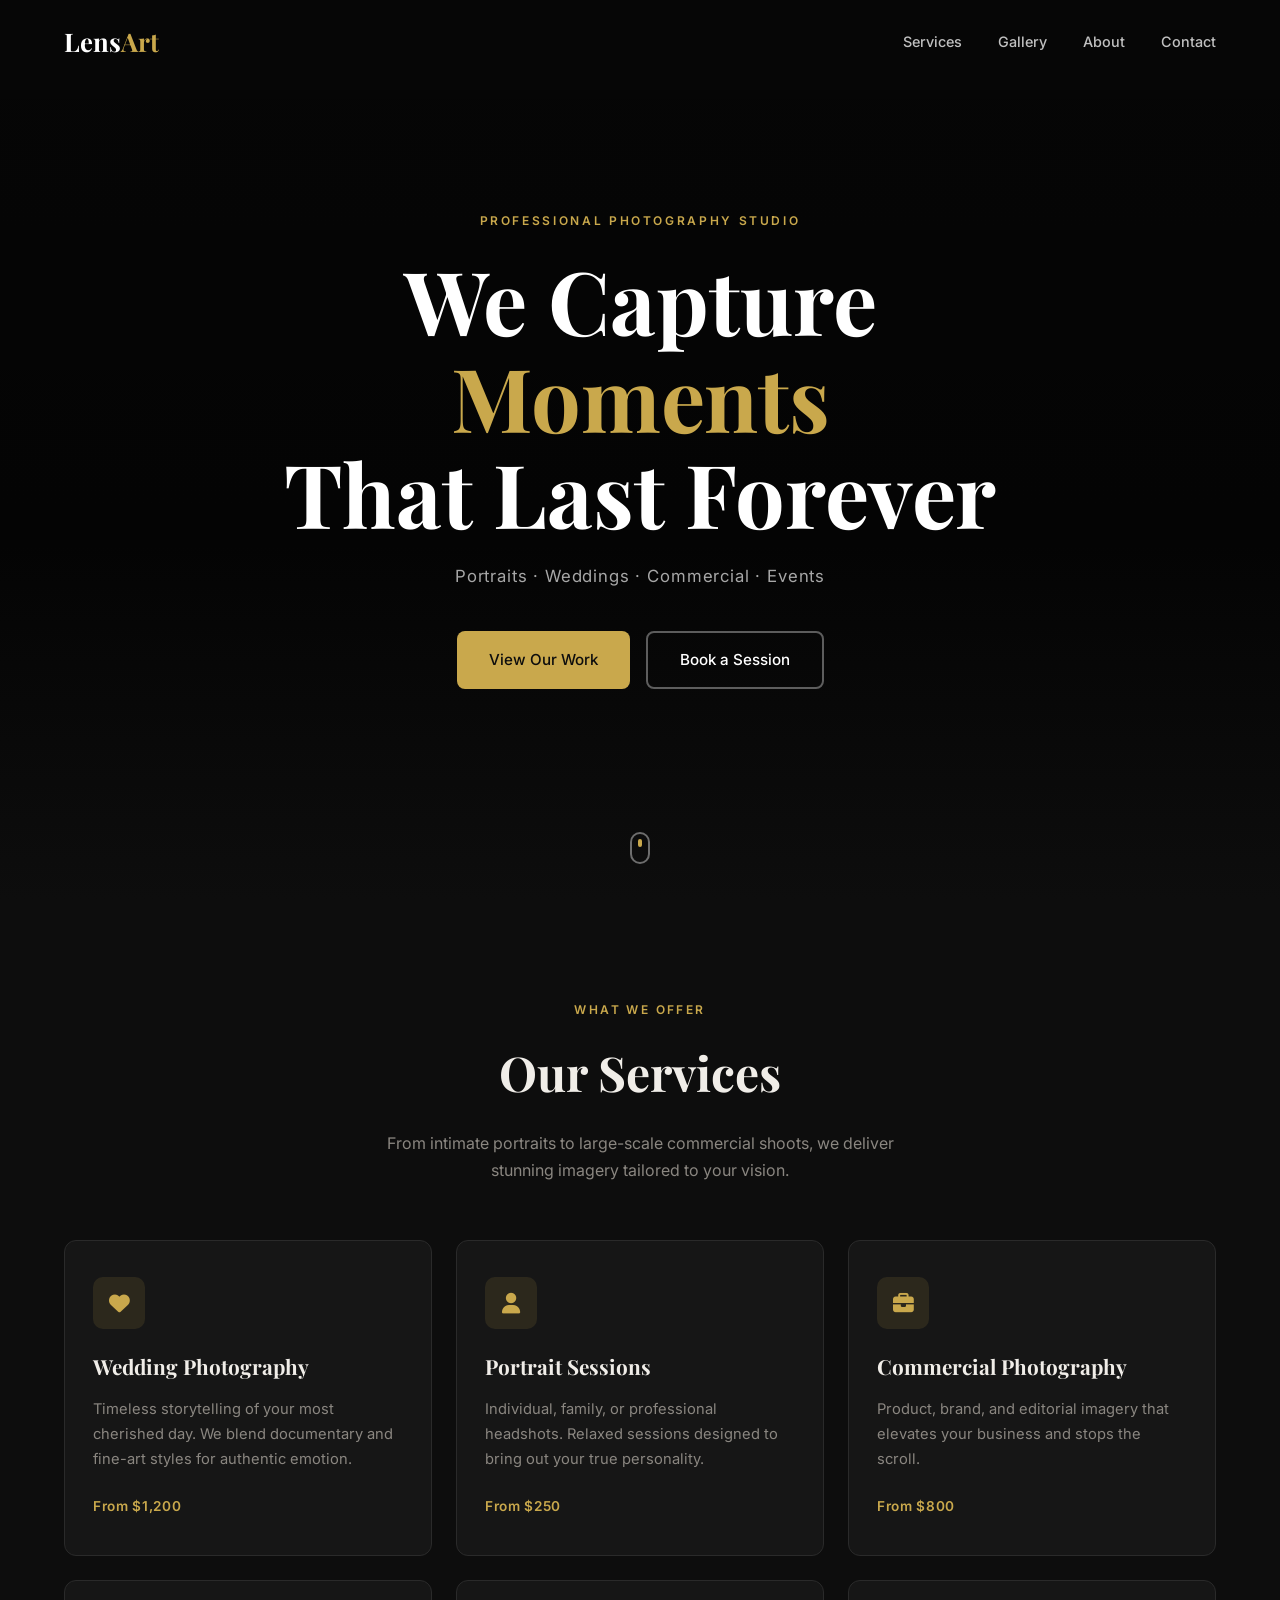
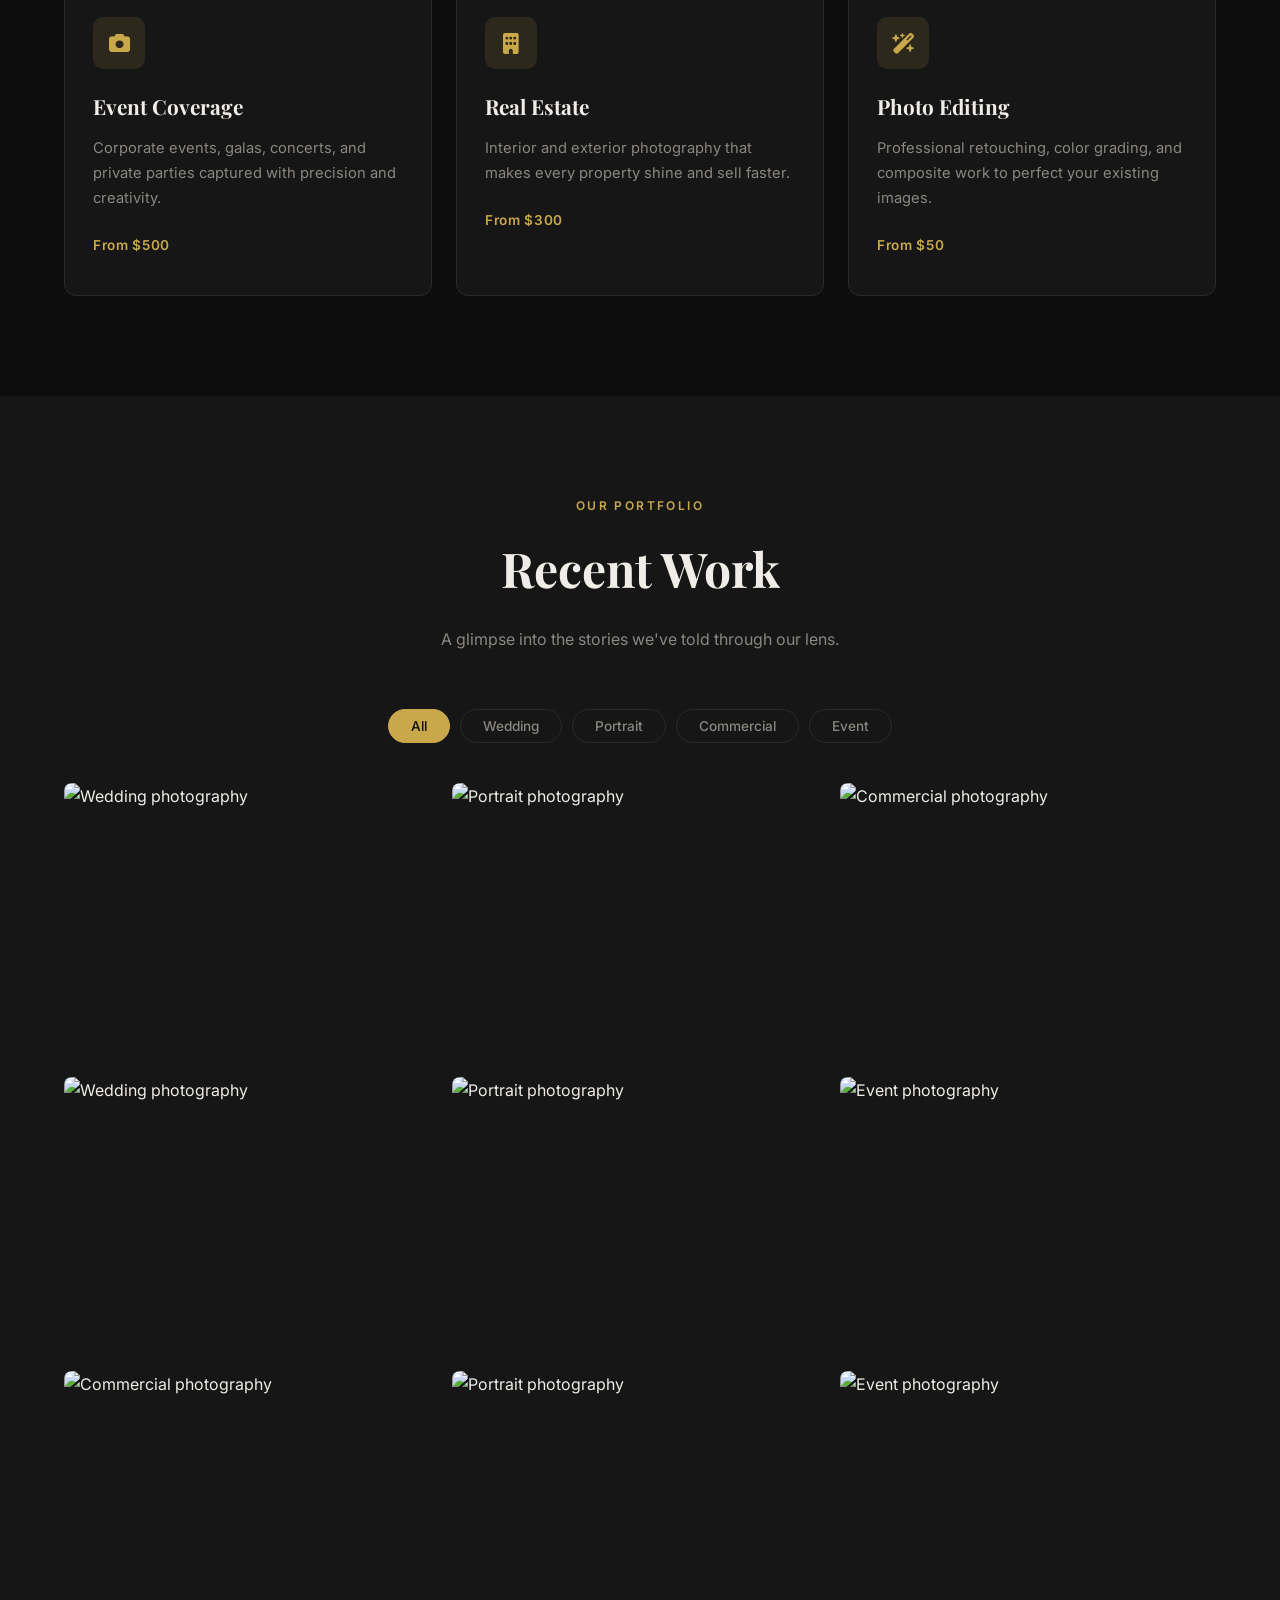
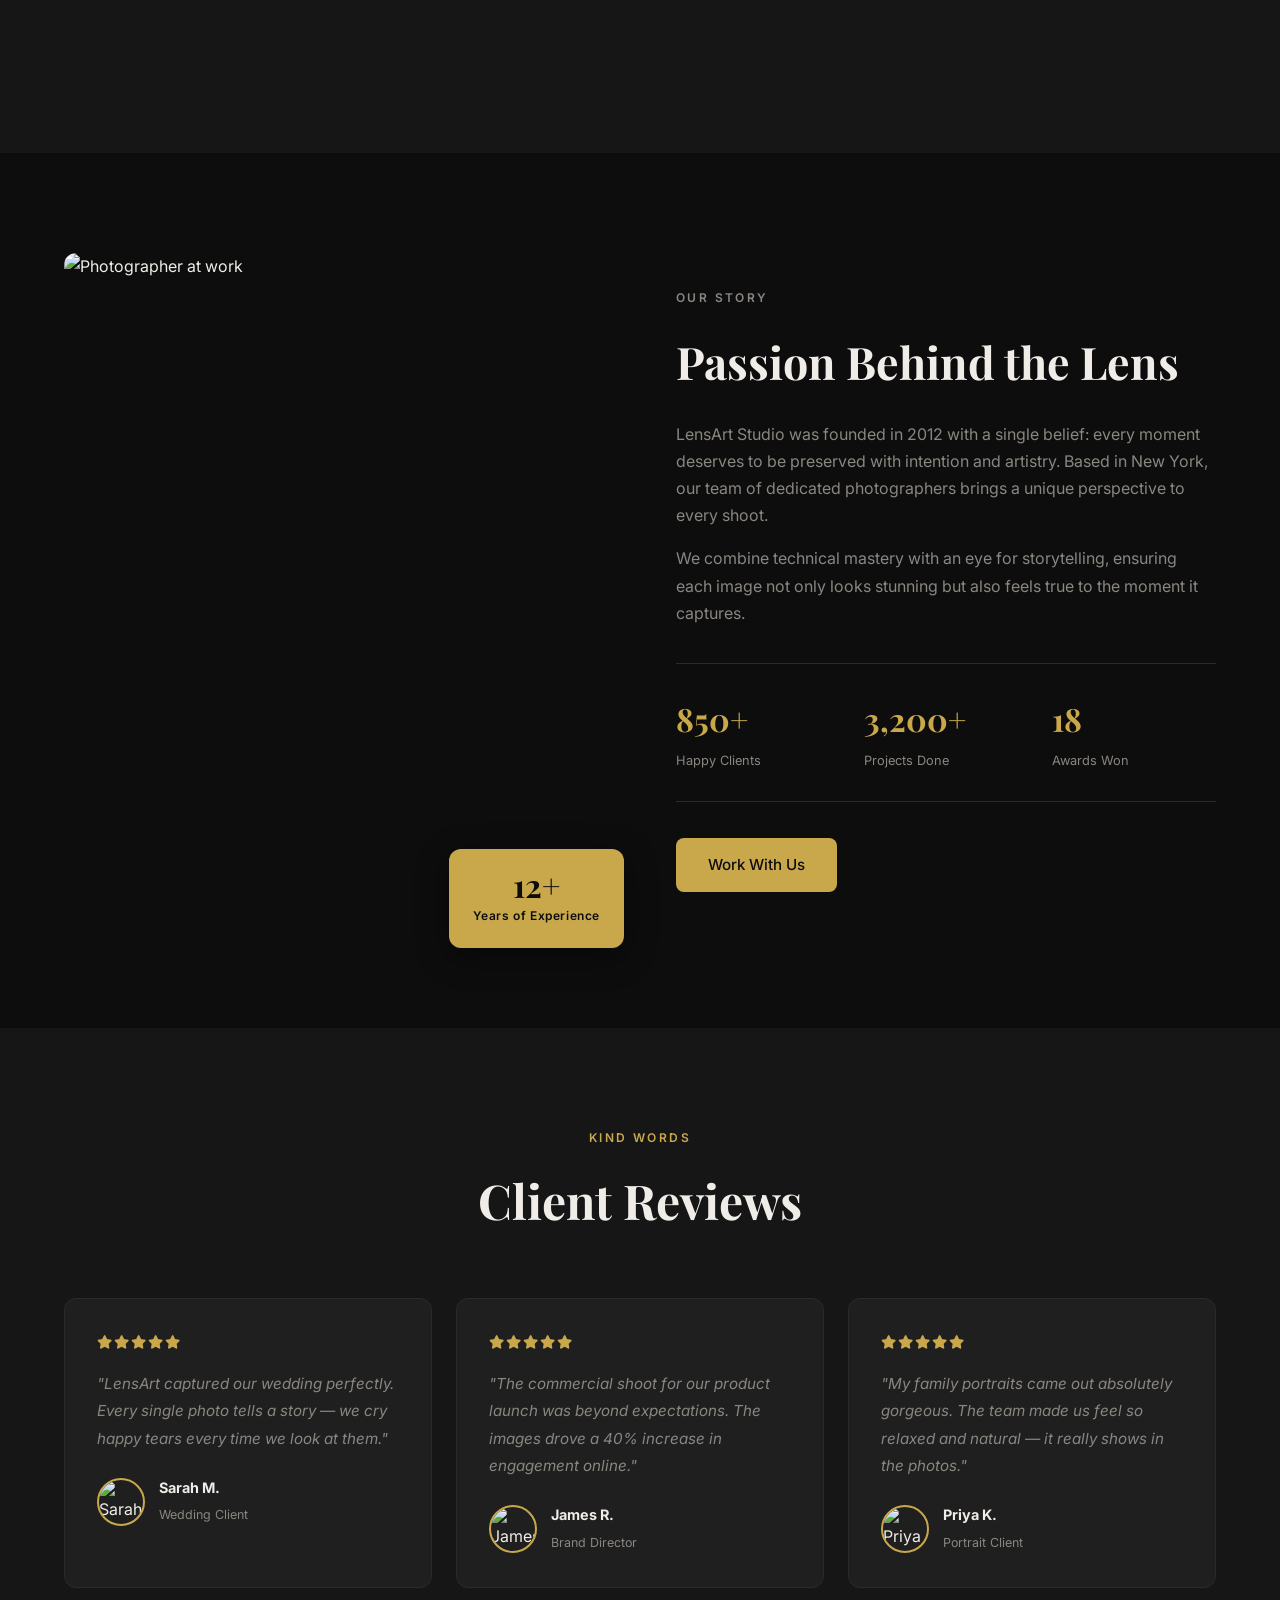
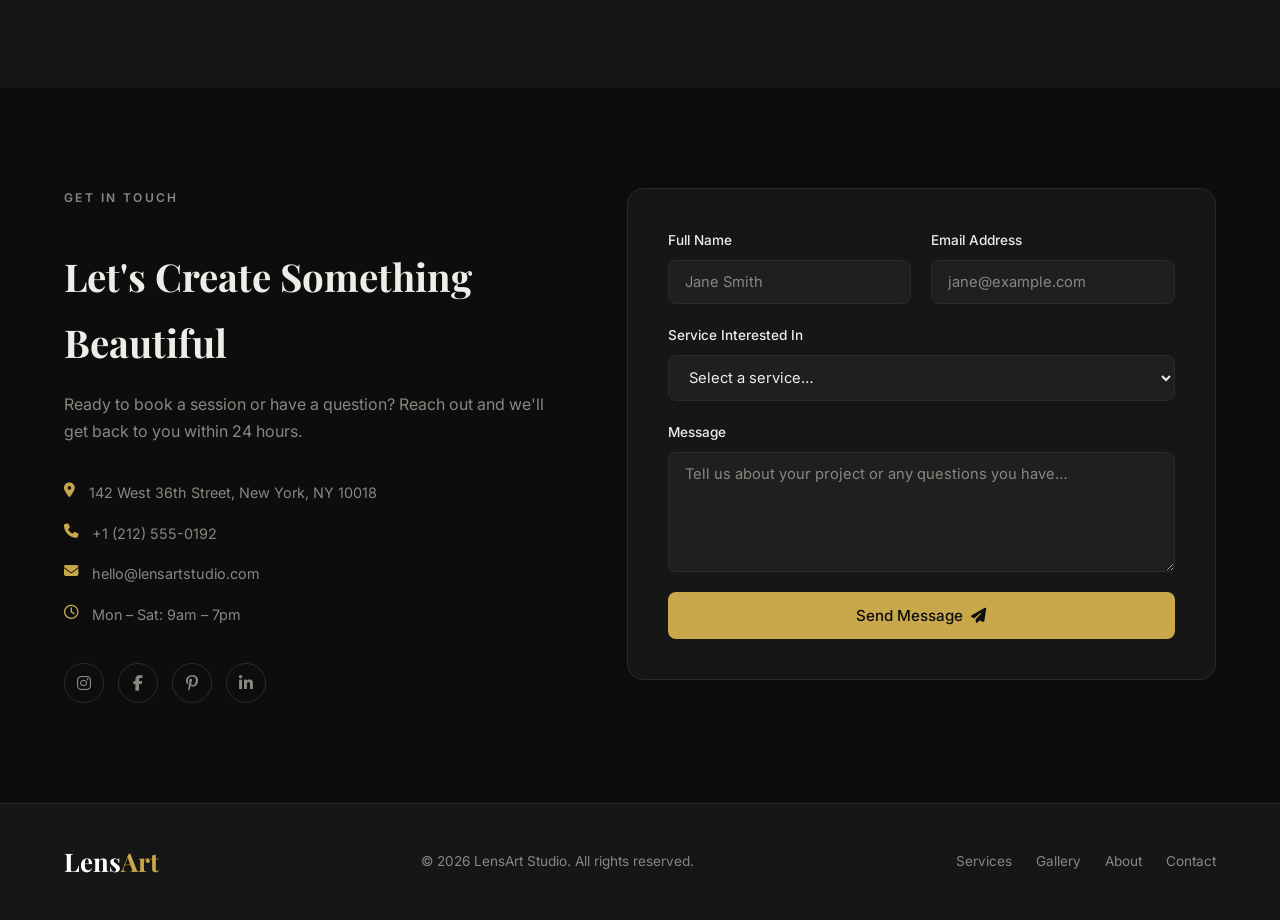
==== index.html @ 088c11c3 "Fix: rename to index.html, style.css, script.js for Vercel compatibility" ====
<!DOCTYPE html>
<html lang="en">
<head>
  <meta charset="UTF-8" />
  <meta name="viewport" content="width=device-width, initial-scale=1.0" />
  <title>LensArt Studio — Photography</title>
  <link rel="stylesheet" href="style.css" />
  <link href="https://fonts.googleapis.com/css2?family=Playfair+Display:wght@400;700&family=Inter:wght@300;400;500;600&display=swap" rel="stylesheet" />
  <link rel="stylesheet" href="https://cdnjs.cloudflare.com/ajax/libs/font-awesome/6.5.0/css/all.min.css" />
</head>
<body>

  <!-- ── NAVBAR ── -->
  <nav id="navbar">
    <div class="nav-container">
      <a href="#hero" class="logo">Lens<span>Art</span></a>
      <ul class="nav-links" id="navLinks">
        <li><a href="#services">Services</a></li>
        <li><a href="#gallery">Gallery</a></li>
        <li><a href="#about">About</a></li>
        <li><a href="#contact">Contact</a></li>
      </ul>
      <button class="hamburger" id="hamburger" aria-label="Toggle menu">
        <span></span><span></span><span></span>
      </button>
    </div>
  </nav>

  <!-- ── HERO ── -->
  <section id="hero">
    <div class="hero-overlay"></div>
    <div class="hero-content">
      <p class="hero-tag">Professional Photography Studio</p>
      <h1>We Capture <span>Moments</span><br>That Last Forever</h1>
      <p class="hero-sub">Portraits · Weddings · Commercial · Events</p>
      <div class="hero-btns">
        <a href="#gallery" class="btn btn-primary">View Our Work</a>
        <a href="#contact" class="btn btn-outline">Book a Session</a>
      </div>
    </div>
    <div class="hero-scroll-indicator">
      <span></span>
    </div>
  </section>

  <!-- ── SERVICES ── -->
  <section id="services">
    <div class="container">
      <div class="section-header">
        <p class="section-tag">What We Offer</p>
        <h2>Our Services</h2>
        <p class="section-sub">From intimate portraits to large-scale commercial shoots, we deliver stunning imagery tailored to your vision.</p>
      </div>
      <div class="services-grid">
        <div class="service-card">
          <div class="service-icon"><i class="fa-solid fa-heart"></i></div>
          <h3>Wedding Photography</h3>
          <p>Timeless storytelling of your most cherished day. We blend documentary and fine-art styles for authentic emotion.</p>
          <span class="service-price">From $1,200</span>
        </div>
        <div class="service-card">
          <div class="service-icon"><i class="fa-solid fa-user"></i></div>
          <h3>Portrait Sessions</h3>
          <p>Individual, family, or professional headshots. Relaxed sessions designed to bring out your true personality.</p>
          <span class="service-price">From $250</span>
        </div>
        <div class="service-card">
          <div class="service-icon"><i class="fa-solid fa-briefcase"></i></div>
          <h3>Commercial Photography</h3>
          <p>Product, brand, and editorial imagery that elevates your business and stops the scroll.</p>
          <span class="service-price">From $800</span>
        </div>
        <div class="service-card">
          <div class="service-icon"><i class="fa-solid fa-camera"></i></div>
          <h3>Event Coverage</h3>
          <p>Corporate events, galas, concerts, and private parties captured with precision and creativity.</p>
          <span class="service-price">From $500</span>
        </div>
        <div class="service-card">
          <div class="service-icon"><i class="fa-solid fa-building"></i></div>
          <h3>Real Estate</h3>
          <p>Interior and exterior photography that makes every property shine and sell faster.</p>
          <span class="service-price">From $300</span>
        </div>
        <div class="service-card">
          <div class="service-icon"><i class="fa-solid fa-wand-magic-sparkles"></i></div>
          <h3>Photo Editing</h3>
          <p>Professional retouching, color grading, and composite work to perfect your existing images.</p>
          <span class="service-price">From $50</span>
        </div>
      </div>
    </div>
  </section>

  <!-- ── GALLERY ── -->
  <section id="gallery">
    <div class="container">
      <div class="section-header">
        <p class="section-tag">Our Portfolio</p>
        <h2>Recent Work</h2>
        <p class="section-sub">A glimpse into the stories we've told through our lens.</p>
      </div>
      <div class="gallery-filters">
        <button class="filter-btn active" data-filter="all">All</button>
        <button class="filter-btn" data-filter="wedding">Wedding</button>
        <button class="filter-btn" data-filter="portrait">Portrait</button>
        <button class="filter-btn" data-filter="commercial">Commercial</button>
        <button class="filter-btn" data-filter="event">Event</button>
      </div>
      <div class="gallery-grid" id="galleryGrid">
        <div class="gallery-item" data-category="wedding">
          <img src="https://images.unsplash.com/photo-1519741497674-611481863552?w=600&q=80" alt="Wedding photography" loading="lazy" />
          <div class="gallery-overlay"><i class="fa-solid fa-magnifying-glass-plus"></i></div>
        </div>
        <div class="gallery-item" data-category="portrait">
          <img src="https://images.unsplash.com/photo-1531746020798-e6953c6e8e04?w=600&q=80" alt="Portrait photography" loading="lazy" />
          <div class="gallery-overlay"><i class="fa-solid fa-magnifying-glass-plus"></i></div>
        </div>
        <div class="gallery-item" data-category="commercial">
          <img src="https://images.unsplash.com/photo-1441986300917-64674bd600d8?w=600&q=80" alt="Commercial photography" loading="lazy" />
          <div class="gallery-overlay"><i class="fa-solid fa-magnifying-glass-plus"></i></div>
        </div>
        <div class="gallery-item" data-category="wedding">
          <img src="https://images.unsplash.com/photo-1606800052052-a08af7148866?w=600&q=80" alt="Wedding photography" loading="lazy" />
          <div class="gallery-overlay"><i class="fa-solid fa-magnifying-glass-plus"></i></div>
        </div>
        <div class="gallery-item" data-category="portrait">
          <img src="https://images.unsplash.com/photo-1507003211169-0a1dd7228f2d?w=600&q=80" alt="Portrait photography" loading="lazy" />
          <div class="gallery-overlay"><i class="fa-solid fa-magnifying-glass-plus"></i></div>
        </div>
        <div class="gallery-item" data-category="event">
          <img src="https://images.unsplash.com/photo-1540575467063-178a50c2df87?w=600&q=80" alt="Event photography" loading="lazy" />
          <div class="gallery-overlay"><i class="fa-solid fa-magnifying-glass-plus"></i></div>
        </div>
        <div class="gallery-item" data-category="commercial">
          <img src="https://images.unsplash.com/photo-1523275335684-37898b6baf30?w=600&q=80" alt="Commercial photography" loading="lazy" />
          <div class="gallery-overlay"><i class="fa-solid fa-magnifying-glass-plus"></i></div>
        </div>
        <div class="gallery-item" data-category="portrait">
          <img src="https://images.unsplash.com/photo-1438761681033-6461ffad8d80?w=600&q=80" alt="Portrait photography" loading="lazy" />
          <div class="gallery-overlay"><i class="fa-solid fa-magnifying-glass-plus"></i></div>
        </div>
        <div class="gallery-item" data-category="event">
          <img src="https://images.unsplash.com/photo-1511795409834-ef04bbd61622?w=600&q=80" alt="Event photography" loading="lazy" />
          <div class="gallery-overlay"><i class="fa-solid fa-magnifying-glass-plus"></i></div>
        </div>
      </div>
    </div>
  </section>

  <!-- ── LIGHTBOX ── -->
  <div id="lightbox" class="lightbox" role="dialog" aria-modal="true" aria-label="Image viewer">
    <button class="lightbox-close" id="lightboxClose" aria-label="Close"><i class="fa-solid fa-xmark"></i></button>
    <button class="lightbox-prev" id="lightboxPrev" aria-label="Previous"><i class="fa-solid fa-chevron-left"></i></button>
    <button class="lightbox-next" id="lightboxNext" aria-label="Next"><i class="fa-solid fa-chevron-right"></i></button>
    <div class="lightbox-content">
      <img id="lightboxImg" src="" alt="Full size image" />
    </div>
  </div>

  <!-- ── ABOUT ── -->
  <section id="about">
    <div class="container about-grid">
      <div class="about-image">
        <img src="https://images.unsplash.com/photo-1552168324-d612d77725e3?w=700&q=80" alt="Photographer at work" />
        <div class="about-badge">
          <span class="badge-number">12+</span>
          <span class="badge-text">Years of Experience</span>
        </div>
      </div>
      <div class="about-text">
        <p class="section-tag">Our Story</p>
        <h2>Passion Behind the Lens</h2>
        <p>LensArt Studio was founded in 2012 with a single belief: every moment deserves to be preserved with intention and artistry. Based in New York, our team of dedicated photographers brings a unique perspective to every shoot.</p>
        <p>We combine technical mastery with an eye for storytelling, ensuring each image not only looks stunning but also feels true to the moment it captures.</p>
        <div class="about-stats">
          <div class="stat">
            <span class="stat-number">850+</span>
            <span class="stat-label">Happy Clients</span>
          </div>
          <div class="stat">
            <span class="stat-number">3,200+</span>
            <span class="stat-label">Projects Done</span>
          </div>
          <div class="stat">
            <span class="stat-number">18</span>
            <span class="stat-label">Awards Won</span>
          </div>
        </div>
        <a href="#contact" class="btn btn-primary">Work With Us</a>
      </div>
    </div>
  </section>

  <!-- ── TESTIMONIALS ── -->
  <section id="testimonials">
    <div class="container">
      <div class="section-header">
        <p class="section-tag">Kind Words</p>
        <h2>Client Reviews</h2>
      </div>
      <div class="testimonials-grid">
        <div class="testimonial-card">
          <div class="stars"><i class="fa-solid fa-star"></i><i class="fa-solid fa-star"></i><i class="fa-solid fa-star"></i><i class="fa-solid fa-star"></i><i class="fa-solid fa-star"></i></div>
          <p>"LensArt captured our wedding perfectly. Every single photo tells a story — we cry happy tears every time we look at them."</p>
          <div class="testimonial-author">
            <img src="https://images.unsplash.com/photo-1494790108377-be9c29b29330?w=80&q=80" alt="Sarah M." />
            <div><strong>Sarah M.</strong><span>Wedding Client</span></div>
          </div>
        </div>
        <div class="testimonial-card">
          <div class="stars"><i class="fa-solid fa-star"></i><i class="fa-solid fa-star"></i><i class="fa-solid fa-star"></i><i class="fa-solid fa-star"></i><i class="fa-solid fa-star"></i></div>
          <p>"The commercial shoot for our product launch was beyond expectations. The images drove a 40% increase in engagement online."</p>
          <div class="testimonial-author">
            <img src="https://images.unsplash.com/photo-1472099645785-5658abf4ff4e?w=80&q=80" alt="James R." />
            <div><strong>James R.</strong><span>Brand Director</span></div>
          </div>
        </div>
        <div class="testimonial-card">
          <div class="stars"><i class="fa-solid fa-star"></i><i class="fa-solid fa-star"></i><i class="fa-solid fa-star"></i><i class="fa-solid fa-star"></i><i class="fa-solid fa-star"></i></div>
          <p>"My family portraits came out absolutely gorgeous. The team made us feel so relaxed and natural — it really shows in the photos."</p>
          <div class="testimonial-author">
            <img src="https://images.unsplash.com/photo-1534528741775-53994a69daeb?w=80&q=80" alt="Priya K." />
            <div><strong>Priya K.</strong><span>Portrait Client</span></div>
          </div>
        </div>
      </div>
    </div>
  </section>

  <!-- ── CONTACT ── -->
  <section id="contact">
    <div class="container contact-grid">
      <div class="contact-info">
        <p class="section-tag">Get In Touch</p>
        <h2>Let's Create Something Beautiful</h2>
        <p>Ready to book a session or have a question? Reach out and we'll get back to you within 24 hours.</p>
        <ul class="contact-details">
          <li><i class="fa-solid fa-location-dot"></i> 142 West 36th Street, New York, NY 10018</li>
          <li><i class="fa-solid fa-phone"></i> +1 (212) 555-0192</li>
          <li><i class="fa-solid fa-envelope"></i> hello@lensartstudio.com</li>
          <li><i class="fa-regular fa-clock"></i> Mon – Sat: 9am – 7pm</li>
        </ul>
        <div class="social-links">
          <a href="#" aria-label="Instagram"><i class="fa-brands fa-instagram"></i></a>
          <a href="#" aria-label="Facebook"><i class="fa-brands fa-facebook-f"></i></a>
          <a href="#" aria-label="Pinterest"><i class="fa-brands fa-pinterest-p"></i></a>
          <a href="#" aria-label="LinkedIn"><i class="fa-brands fa-linkedin-in"></i></a>
        </div>
      </div>
      <form class="contact-form" id="contactForm" novalidate>
        <div class="form-row">
          <div class="form-group">
            <label for="name">Full Name</label>
            <input type="text" id="name" name="name" placeholder="Jane Smith" required />
          </div>
          <div class="form-group">
            <label for="email">Email Address</label>
            <input type="email" id="email" name="email" placeholder="jane@example.com" required />
          </div>
        </div>
        <div class="form-group">
          <label for="service">Service Interested In</label>
          <select id="service" name="service">
            <option value="">Select a service…</option>
            <option value="wedding">Wedding Photography</option>
            <option value="portrait">Portrait Session</option>
            <option value="commercial">Commercial Photography</option>
            <option value="event">Event Coverage</option>
            <option value="realestate">Real Estate</option>
            <option value="editing">Photo Editing</option>
          </select>
        </div>
        <div class="form-group">
          <label for="message">Message</label>
          <textarea id="message" name="message" rows="5" placeholder="Tell us about your project or any questions you have…" required></textarea>
        </div>
        <button type="submit" class="btn btn-primary btn-full">Send Message <i class="fa-solid fa-paper-plane"></i></button>
        <p class="form-success" id="formSuccess">Thanks! We'll be in touch soon.</p>
      </form>
    </div>
  </section>

  <!-- ── FOOTER ── -->
  <footer>
    <div class="container footer-inner">
      <a href="#hero" class="logo">Lens<span>Art</span></a>
      <p>© 2026 LensArt Studio. All rights reserved.</p>
      <div class="footer-links">
        <a href="#services">Services</a>
        <a href="#gallery">Gallery</a>
        <a href="#about">About</a>
        <a href="#contact">Contact</a>
      </div>
    </div>
  </footer>

  <script src="script.js"></script>
</body>
</html>
---- style.css ----
/* ── RESET & BASE ── */
*, *::before, *::after { box-sizing: border-box; margin: 0; padding: 0; }

:root {
  --clr-bg:        #0d0d0d;
  --clr-surface:   #161616;
  --clr-surface2:  #1f1f1f;
  --clr-border:    #2a2a2a;
  --clr-accent:    #c9a84c;
  --clr-accent2:   #e8c96b;
  --clr-text:      #f0ede8;
  --clr-muted:     #8a8680;
  --clr-white:     #ffffff;
  --font-head:     'Playfair Display', Georgia, serif;
  --font-body:     'Inter', system-ui, sans-serif;
  --radius:        8px;
  --shadow:        0 8px 32px rgba(0,0,0,0.45);
  --transition:    0.3s ease;
  --max-w:         1200px;
}

html { scroll-behavior: smooth; font-size: 16px; }

body {
  font-family: var(--font-body);
  background: var(--clr-bg);
  color: var(--clr-text);
  line-height: 1.7;
  overflow-x: hidden;
}

img { display: block; max-width: 100%; }
a { text-decoration: none; color: inherit; }
ul { list-style: none; }
button { cursor: pointer; border: none; background: none; font-family: inherit; }

/* ── SCROLLBAR ── */
::-webkit-scrollbar { width: 6px; }
::-webkit-scrollbar-track { background: var(--clr-bg); }
::-webkit-scrollbar-thumb { background: var(--clr-accent); border-radius: 3px; }

/* ── HELPERS ── */
.container { max-width: var(--max-w); margin: 0 auto; padding: 0 24px; }

.section-tag {
  font-size: 0.75rem;
  font-weight: 600;
  letter-spacing: 0.2em;
  text-transform: uppercase;
  color: var(--clr-accent);
  margin-bottom: 12px;
}

.section-header { text-align: center; margin-bottom: 56px; }
.section-header h2 { font-family: var(--font-head); font-size: clamp(2rem, 4vw, 3rem); margin-bottom: 16px; }
.section-sub { color: var(--clr-muted); max-width: 560px; margin: 0 auto; }

/* ── BUTTONS ── */
.btn {
  display: inline-flex;
  align-items: center;
  gap: 8px;
  padding: 14px 32px;
  border-radius: var(--radius);
  font-size: 0.95rem;
  font-weight: 500;
  transition: var(--transition);
}

.btn-primary {
  background: var(--clr-accent);
  color: #0d0d0d;
}
.btn-primary:hover {
  background: var(--clr-accent2);
  transform: translateY(-2px);
  box-shadow: 0 6px 20px rgba(201,168,76,0.35);
}

.btn-outline {
  border: 2px solid rgba(255,255,255,0.35);
  color: var(--clr-white);
}
.btn-outline:hover {
  border-color: var(--clr-accent);
  color: var(--clr-accent);
  transform: translateY(-2px);
}

.btn-full { width: 100%; justify-content: center; }

/* ── NAVBAR ── */
#navbar {
  position: fixed;
  top: 0; left: 0; right: 0;
  z-index: 1000;
  padding: 20px 0;
  transition: background var(--transition), padding var(--transition), box-shadow var(--transition);
}

#navbar.scrolled {
  background: rgba(13,13,13,0.95);
  backdrop-filter: blur(12px);
  padding: 12px 0;
  box-shadow: 0 2px 24px rgba(0,0,0,0.5);
}

.nav-container {
  max-width: var(--max-w);
  margin: 0 auto;
  padding: 0 24px;
  display: flex;
  align-items: center;
  justify-content: space-between;
}

.logo {
  font-family: var(--font-head);
  font-size: 1.6rem;
  font-weight: 700;
  color: var(--clr-white);
}
.logo span { color: var(--clr-accent); }

.nav-links {
  display: flex;
  gap: 36px;
}
.nav-links a {
  font-size: 0.9rem;
  font-weight: 500;
  color: rgba(255,255,255,0.75);
  transition: color var(--transition);
  position: relative;
}
.nav-links a::after {
  content: '';
  position: absolute;
  bottom: -4px; left: 0; right: 0;
  height: 1px;
  background: var(--clr-accent);
  transform: scaleX(0);
  transition: transform var(--transition);
}
.nav-links a:hover { color: var(--clr-white); }
.nav-links a:hover::after { transform: scaleX(1); }

.hamburger {
  display: none;
  flex-direction: column;
  gap: 5px;
  padding: 4px;
}
.hamburger span {
  display: block;
  width: 24px; height: 2px;
  background: var(--clr-white);
  border-radius: 2px;
  transition: var(--transition);
}
.hamburger.open span:nth-child(1) { transform: translateY(7px) rotate(45deg); }
.hamburger.open span:nth-child(2) { opacity: 0; }
.hamburger.open span:nth-child(3) { transform: translateY(-7px) rotate(-45deg); }

/* ── HERO ── */
#hero {
  position: relative;
  min-height: 100vh;
  display: flex;
  align-items: center;
  justify-content: center;
  text-align: center;
  background: url('https://images.unsplash.com/photo-1452587925148-ce544e77e70d?w=1600&q=85') center/cover no-repeat;
}

.hero-overlay {
  position: absolute;
  inset: 0;
  background: linear-gradient(to bottom, rgba(0,0,0,0.55) 0%, rgba(0,0,0,0.7) 60%, rgba(13,13,13,1) 100%);
}

.hero-content {
  position: relative;
  z-index: 2;
  max-width: 780px;
  padding: 0 24px;
  animation: fadeUp 1s ease both;
}

.hero-tag {
  font-size: 0.75rem;
  font-weight: 600;
  letter-spacing: 0.22em;
  text-transform: uppercase;
  color: var(--clr-accent);
  margin-bottom: 20px;
}

.hero-content h1 {
  font-family: var(--font-head);
  font-size: clamp(2.8rem, 7vw, 5.5rem);
  line-height: 1.1;
  margin-bottom: 20px;
  color: var(--clr-white);
}
.hero-content h1 span { color: var(--clr-accent); }

.hero-sub {
  font-size: 1.05rem;
  color: rgba(255,255,255,0.65);
  letter-spacing: 0.05em;
  margin-bottom: 40px;
}

.hero-btns { display: flex; gap: 16px; justify-content: center; flex-wrap: wrap; }

.hero-scroll-indicator {
  position: absolute;
  bottom: 36px; left: 50%;
  transform: translateX(-50%);
  z-index: 2;
}
.hero-scroll-indicator span {
  display: block;
  width: 20px; height: 32px;
  border: 2px solid rgba(255,255,255,0.4);
  border-radius: 10px;
  position: relative;
}
.hero-scroll-indicator span::before {
  content: '';
  position: absolute;
  top: 5px; left: 50%;
  transform: translateX(-50%);
  width: 4px; height: 8px;
  background: var(--clr-accent);
  border-radius: 2px;
  animation: scrollDot 1.6s ease infinite;
}

/* ── SERVICES ── */
#services {
  padding: 100px 0;
  background: var(--clr-bg);
}

.services-grid {
  display: grid;
  grid-template-columns: repeat(auto-fit, minmax(300px, 1fr));
  gap: 24px;
}

.service-card {
  background: var(--clr-surface);
  border: 1px solid var(--clr-border);
  border-radius: 12px;
  padding: 36px 28px;
  transition: var(--transition);
  position: relative;
  overflow: hidden;
}
.service-card::before {
  content: '';
  position: absolute;
  top: 0; left: 0; right: 0;
  height: 3px;
  background: var(--clr-accent);
  transform: scaleX(0);
  transition: transform var(--transition);
}
.service-card:hover {
  transform: translateY(-6px);
  border-color: var(--clr-accent);
  box-shadow: var(--shadow);
}
.service-card:hover::before { transform: scaleX(1); }

.service-icon {
  width: 52px; height: 52px;
  border-radius: 10px;
  background: rgba(201,168,76,0.12);
  display: flex; align-items: center; justify-content: center;
  font-size: 1.3rem;
  color: var(--clr-accent);
  margin-bottom: 20px;
}

.service-card h3 {
  font-family: var(--font-head);
  font-size: 1.3rem;
  margin-bottom: 12px;
}
.service-card p { color: var(--clr-muted); font-size: 0.92rem; margin-bottom: 20px; }
.service-price {
  font-size: 0.85rem;
  font-weight: 600;
  color: var(--clr-accent);
  letter-spacing: 0.05em;
}

/* ── GALLERY ── */
#gallery {
  padding: 100px 0;
  background: var(--clr-surface);
}

.gallery-filters {
  display: flex;
  gap: 10px;
  justify-content: center;
  flex-wrap: wrap;
  margin-bottom: 40px;
}

.filter-btn {
  padding: 8px 22px;
  border-radius: 100px;
  border: 1px solid var(--clr-border);
  font-size: 0.85rem;
  font-weight: 500;
  color: var(--clr-muted);
  transition: var(--transition);
}
.filter-btn:hover,
.filter-btn.active {
  background: var(--clr-accent);
  border-color: var(--clr-accent);
  color: #0d0d0d;
}

.gallery-grid {
  display: grid;
  grid-template-columns: repeat(3, 1fr);
  gap: 12px;
}

.gallery-item {
  position: relative;
  overflow: hidden;
  border-radius: var(--radius);
  aspect-ratio: 4/3;
  cursor: pointer;
}
.gallery-item img {
  width: 100%; height: 100%;
  object-fit: cover;
  transition: transform 0.5s ease;
}
.gallery-item:hover img { transform: scale(1.06); }

.gallery-overlay {
  position: absolute;
  inset: 0;
  background: rgba(0,0,0,0.45);
  display: flex; align-items: center; justify-content: center;
  font-size: 1.5rem;
  color: var(--clr-white);
  opacity: 0;
  transition: opacity var(--transition);
}
.gallery-item:hover .gallery-overlay { opacity: 1; }

.gallery-item.hidden { display: none; }

/* ── LIGHTBOX ── */
.lightbox {
  position: fixed;
  inset: 0;
  z-index: 2000;
  background: rgba(0,0,0,0.95);
  display: flex; align-items: center; justify-content: center;
  opacity: 0;
  pointer-events: none;
  transition: opacity var(--transition);
}
.lightbox.active { opacity: 1; pointer-events: all; }

.lightbox-content {
  max-width: 90vw;
  max-height: 85vh;
}
.lightbox-content img {
  max-width: 100%;
  max-height: 85vh;
  object-fit: contain;
  border-radius: var(--radius);
  box-shadow: var(--shadow);
}

.lightbox-close,
.lightbox-prev,
.lightbox-next {
  position: absolute;
  color: var(--clr-white);
  font-size: 1.3rem;
  width: 48px; height: 48px;
  border-radius: 50%;
  background: rgba(255,255,255,0.12);
  display: flex; align-items: center; justify-content: center;
  transition: background var(--transition);
}
.lightbox-close:hover,
.lightbox-prev:hover,
.lightbox-next:hover { background: var(--clr-accent); color: #0d0d0d; }

.lightbox-close { top: 24px; right: 24px; }
.lightbox-prev  { left: 24px; top: 50%; transform: translateY(-50%); }
.lightbox-next  { right: 24px; top: 50%; transform: translateY(-50%); }

/* ── ABOUT ── */
#about {
  padding: 100px 0;
  background: var(--clr-bg);
}

.about-grid {
  display: grid;
  grid-template-columns: 1fr 1fr;
  gap: 72px;
  align-items: center;
}

.about-image {
  position: relative;
}
.about-image img {
  width: 100%;
  border-radius: 12px;
  object-fit: cover;
  aspect-ratio: 4/5;
}
.about-badge {
  position: absolute;
  bottom: -20px; right: -20px;
  background: var(--clr-accent);
  color: #0d0d0d;
  padding: 20px 24px;
  border-radius: 12px;
  text-align: center;
  box-shadow: var(--shadow);
}
.badge-number { display: block; font-family: var(--font-head); font-size: 2rem; font-weight: 700; line-height: 1; }
.badge-text { font-size: 0.75rem; font-weight: 600; letter-spacing: 0.05em; }

.about-text h2 {
  font-family: var(--font-head);
  font-size: clamp(2rem, 3.5vw, 2.8rem);
  margin-bottom: 20px;
}
.about-text p { color: var(--clr-muted); margin-bottom: 16px; }

.about-stats {
  display: grid;
  grid-template-columns: repeat(3, 1fr);
  gap: 24px;
  margin: 36px 0;
  padding: 28px 0;
  border-top: 1px solid var(--clr-border);
  border-bottom: 1px solid var(--clr-border);
}
.stat-number {
  display: block;
  font-family: var(--font-head);
  font-size: 2rem;
  font-weight: 700;
  color: var(--clr-accent);
}
.stat-label { font-size: 0.8rem; color: var(--clr-muted); }

/* ── TESTIMONIALS ── */
#testimonials {
  padding: 100px 0;
  background: var(--clr-surface);
}

.testimonials-grid {
  display: grid;
  grid-template-columns: repeat(auto-fit, minmax(300px, 1fr));
  gap: 24px;
}

.testimonial-card {
  background: var(--clr-surface2);
  border: 1px solid var(--clr-border);
  border-radius: 12px;
  padding: 32px;
}

.stars { color: var(--clr-accent); font-size: 0.85rem; letter-spacing: 2px; margin-bottom: 16px; }

.testimonial-card p {
  color: var(--clr-muted);
  font-style: italic;
  font-size: 0.95rem;
  margin-bottom: 24px;
  line-height: 1.8;
}

.testimonial-author {
  display: flex;
  align-items: center;
  gap: 14px;
}
.testimonial-author img {
  width: 48px; height: 48px;
  border-radius: 50%;
  object-fit: cover;
  border: 2px solid var(--clr-accent);
}
.testimonial-author strong { display: block; font-size: 0.9rem; }
.testimonial-author span { font-size: 0.78rem; color: var(--clr-muted); }

/* ── CONTACT ── */
#contact {
  padding: 100px 0;
  background: var(--clr-bg);
}

.contact-grid {
  display: grid;
  grid-template-columns: 1fr 1.2fr;
  gap: 72px;
  align-items: start;
}

.contact-info h2 {
  font-family: var(--font-head);
  font-size: clamp(1.8rem, 3vw, 2.5rem);
  margin-bottom: 16px;
}
.contact-info > p { color: var(--clr-muted); margin-bottom: 36px; }

.contact-details { display: flex; flex-direction: column; gap: 16px; margin-bottom: 36px; }
.contact-details li {
  display: flex;
  align-items: flex-start;
  gap: 14px;
  color: var(--clr-muted);
  font-size: 0.9rem;
}
.contact-details li i { color: var(--clr-accent); margin-top: 2px; flex-shrink: 0; }

.social-links { display: flex; gap: 14px; }
.social-links a {
  width: 40px; height: 40px;
  border-radius: 50%;
  border: 1px solid var(--clr-border);
  display: flex; align-items: center; justify-content: center;
  color: var(--clr-muted);
  transition: var(--transition);
}
.social-links a:hover {
  background: var(--clr-accent);
  border-color: var(--clr-accent);
  color: #0d0d0d;
  transform: translateY(-3px);
}

/* ── FORM ── */
.contact-form {
  background: var(--clr-surface);
  border: 1px solid var(--clr-border);
  border-radius: 16px;
  padding: 40px;
}

.form-row { display: grid; grid-template-columns: 1fr 1fr; gap: 20px; }

.form-group { display: flex; flex-direction: column; gap: 8px; margin-bottom: 20px; }
.form-group label { font-size: 0.85rem; font-weight: 500; color: var(--clr-text); }

.form-group input,
.form-group select,
.form-group textarea {
  background: var(--clr-surface2);
  border: 1px solid var(--clr-border);
  border-radius: var(--radius);
  padding: 12px 16px;
  color: var(--clr-text);
  font-family: inherit;
  font-size: 0.92rem;
  transition: border-color var(--transition);
  outline: none;
  width: 100%;
}
.form-group input::placeholder,
.form-group textarea::placeholder { color: var(--clr-muted); }
.form-group select option { background: var(--clr-surface2); }

.form-group input:focus,
.form-group select:focus,
.form-group textarea:focus { border-color: var(--clr-accent); }

.form-group textarea { resize: vertical; min-height: 120px; }

.form-success {
  display: none;
  margin-top: 14px;
  text-align: center;
  color: #6fcf97;
  font-size: 0.9rem;
}

/* ── FOOTER ── */
footer {
  padding: 36px 0;
  background: var(--clr-surface);
  border-top: 1px solid var(--clr-border);
}
.footer-inner {
  display: flex;
  align-items: center;
  justify-content: space-between;
  flex-wrap: wrap;
  gap: 16px;
}
footer p { color: var(--clr-muted); font-size: 0.85rem; }
.footer-links { display: flex; gap: 24px; }
.footer-links a { font-size: 0.85rem; color: var(--clr-muted); transition: color var(--transition); }
.footer-links a:hover { color: var(--clr-accent); }

/* ── ANIMATIONS ── */
@keyframes fadeUp {
  from { opacity: 0; transform: translateY(28px); }
  to   { opacity: 1; transform: translateY(0); }
}
@keyframes scrollDot {
  0%   { transform: translateX(-50%) translateY(0); opacity: 1; }
  100% { transform: translateX(-50%) translateY(14px); opacity: 0; }
}

.reveal {
  opacity: 0;
  transform: translateY(32px);
  transition: opacity 0.65s ease, transform 0.65s ease;
}
.reveal.visible {
  opacity: 1;
  transform: translateY(0);
}

/* ── RESPONSIVE ── */
@media (max-width: 968px) {
  .about-grid,
  .contact-grid { grid-template-columns: 1fr; gap: 48px; }
  .about-image { max-width: 500px; margin: 0 auto; }
  .about-badge { right: 12px; bottom: -16px; }
  .gallery-grid { grid-template-columns: repeat(2, 1fr); }
}

@media (max-width: 768px) {
  .nav-links {
    position: fixed;
    top: 0; right: -100%;
    width: 75%;
    max-width: 320px;
    height: 100vh;
    background: var(--clr-surface);
    flex-direction: column;
    justify-content: center;
    align-items: center;
    gap: 36px;
    transition: right var(--transition);
    border-left: 1px solid var(--clr-border);
    z-index: 999;
  }
  .nav-links.open { right: 0; }
  .nav-links a { font-size: 1.1rem; }
  .hamburger { display: flex; z-index: 1001; }

  .form-row { grid-template-columns: 1fr; }
  .contact-form { padding: 28px 20px; }

  .about-stats { grid-template-columns: repeat(3, 1fr); gap: 12px; }
}

@media (max-width: 540px) {
  .gallery-grid { grid-template-columns: 1fr; }
  .footer-inner { flex-direction: column; text-align: center; }
  .lightbox-prev { left: 12px; }
  .lightbox-next { right: 12px; }
}
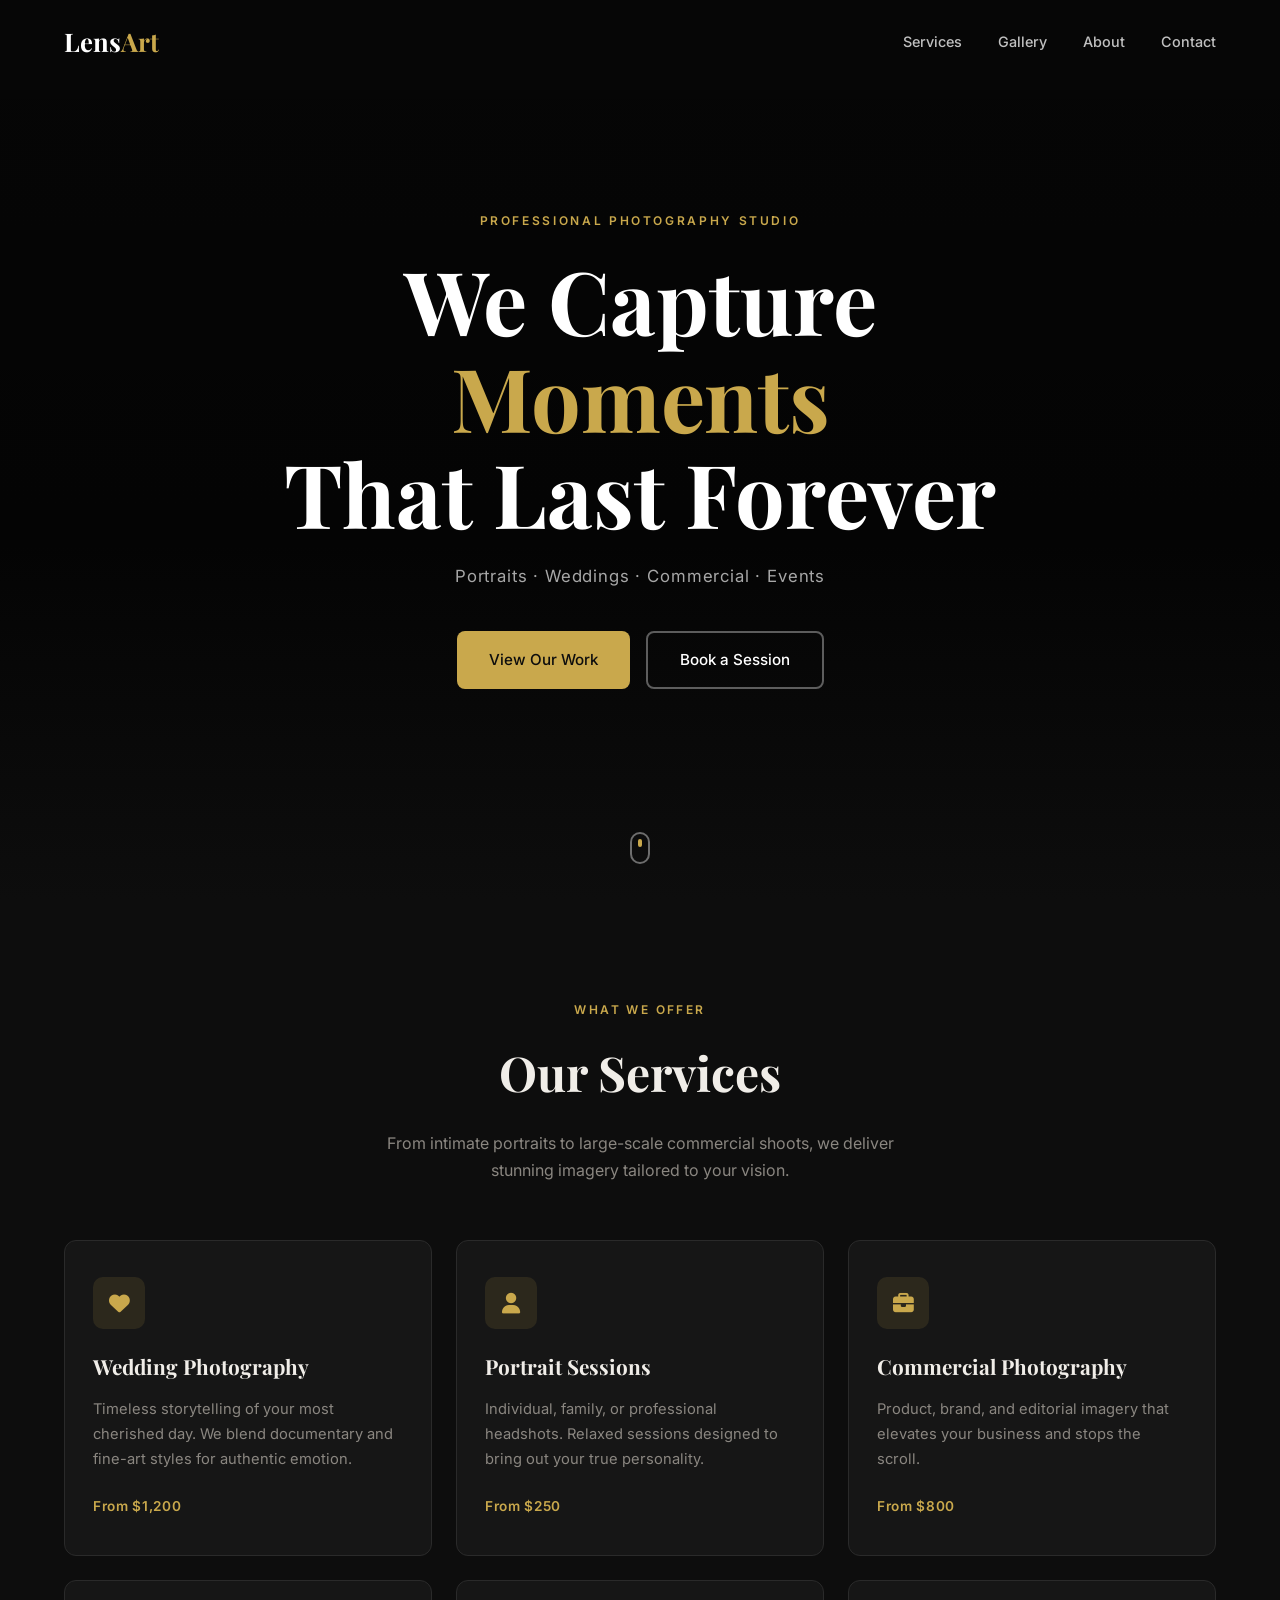
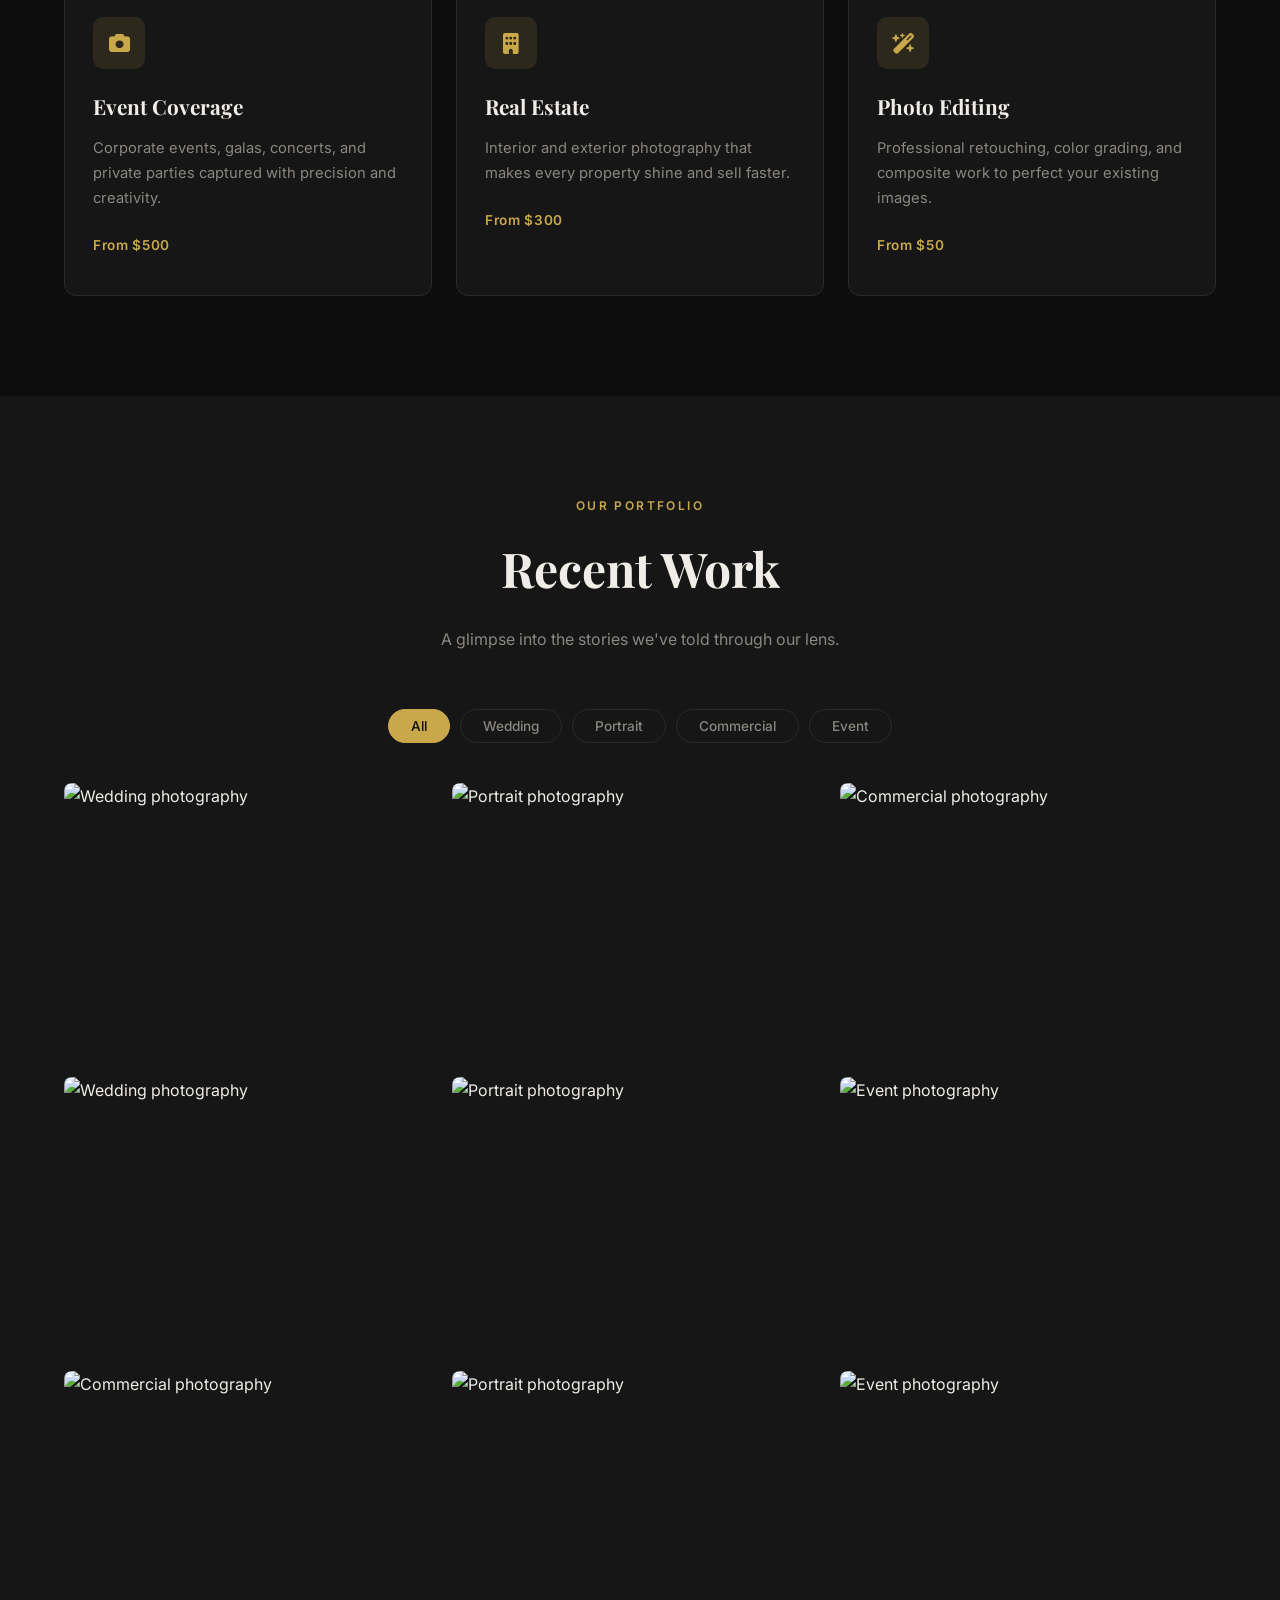
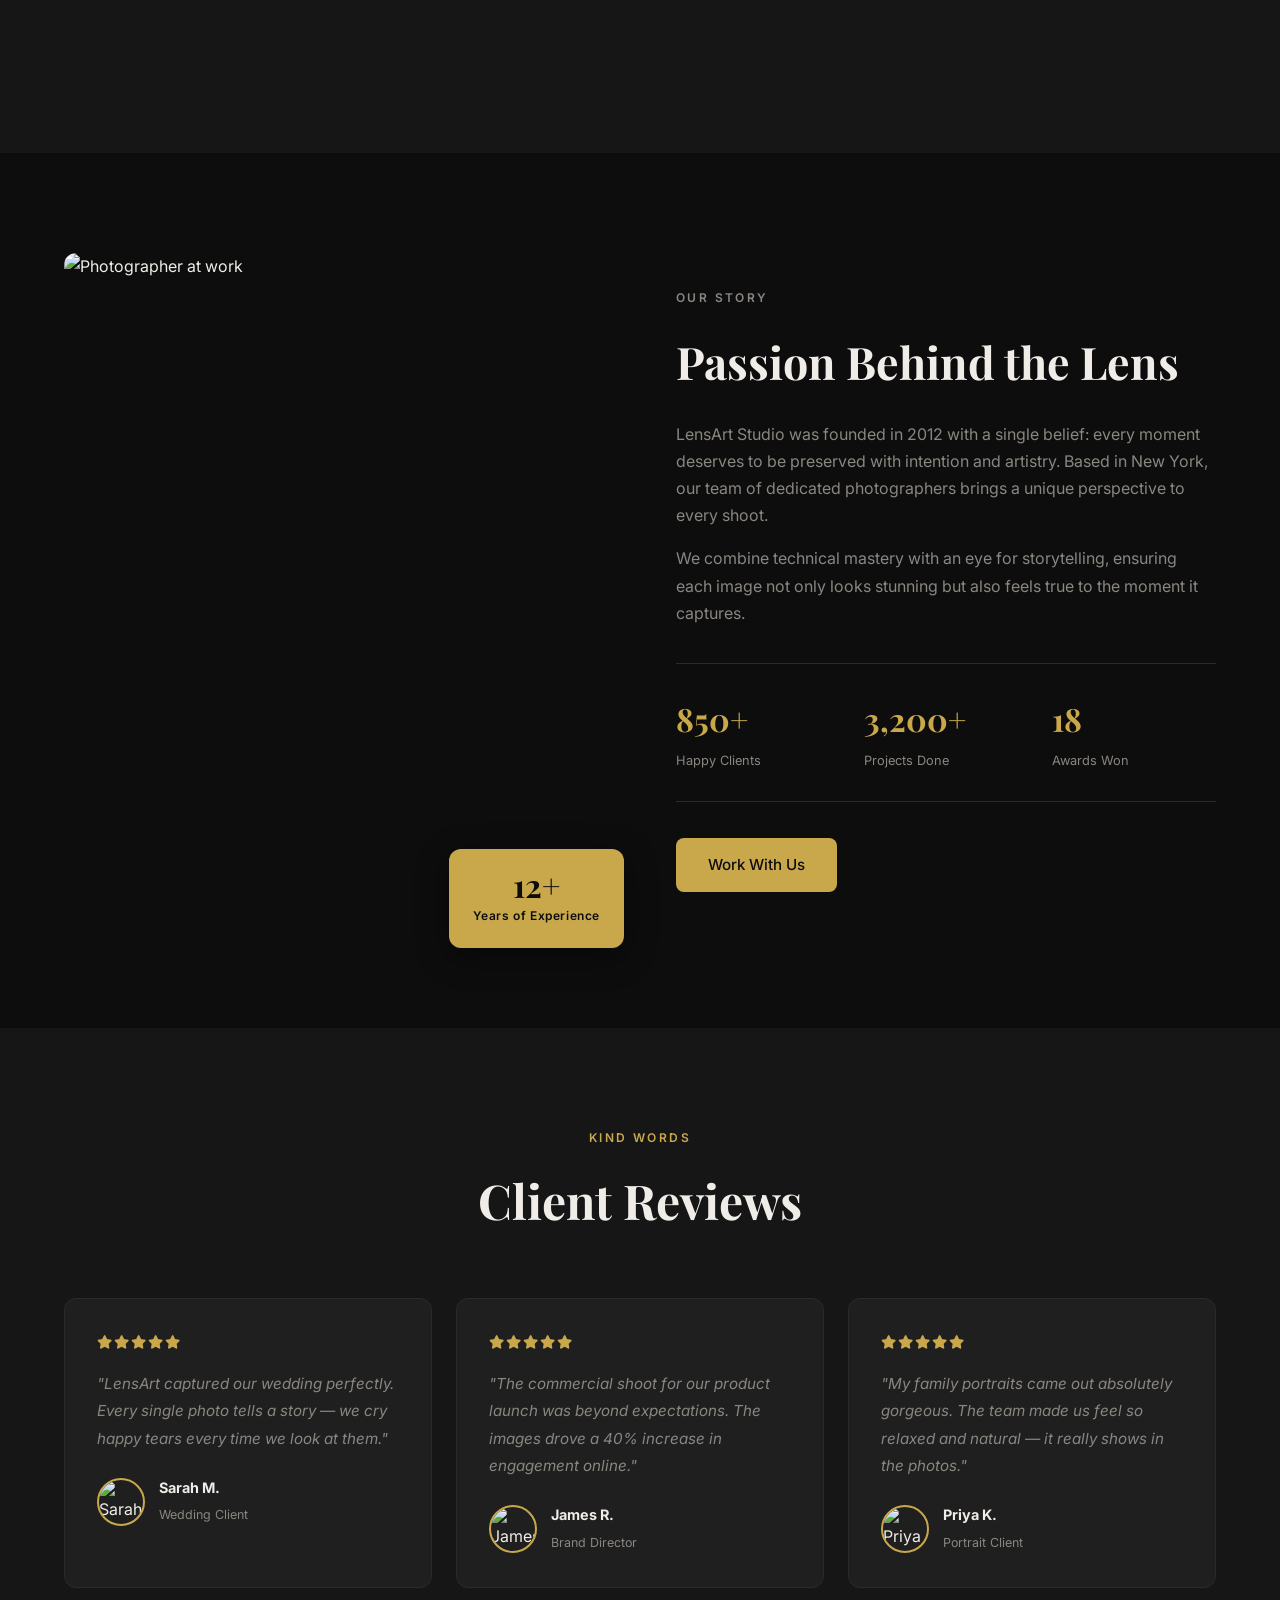
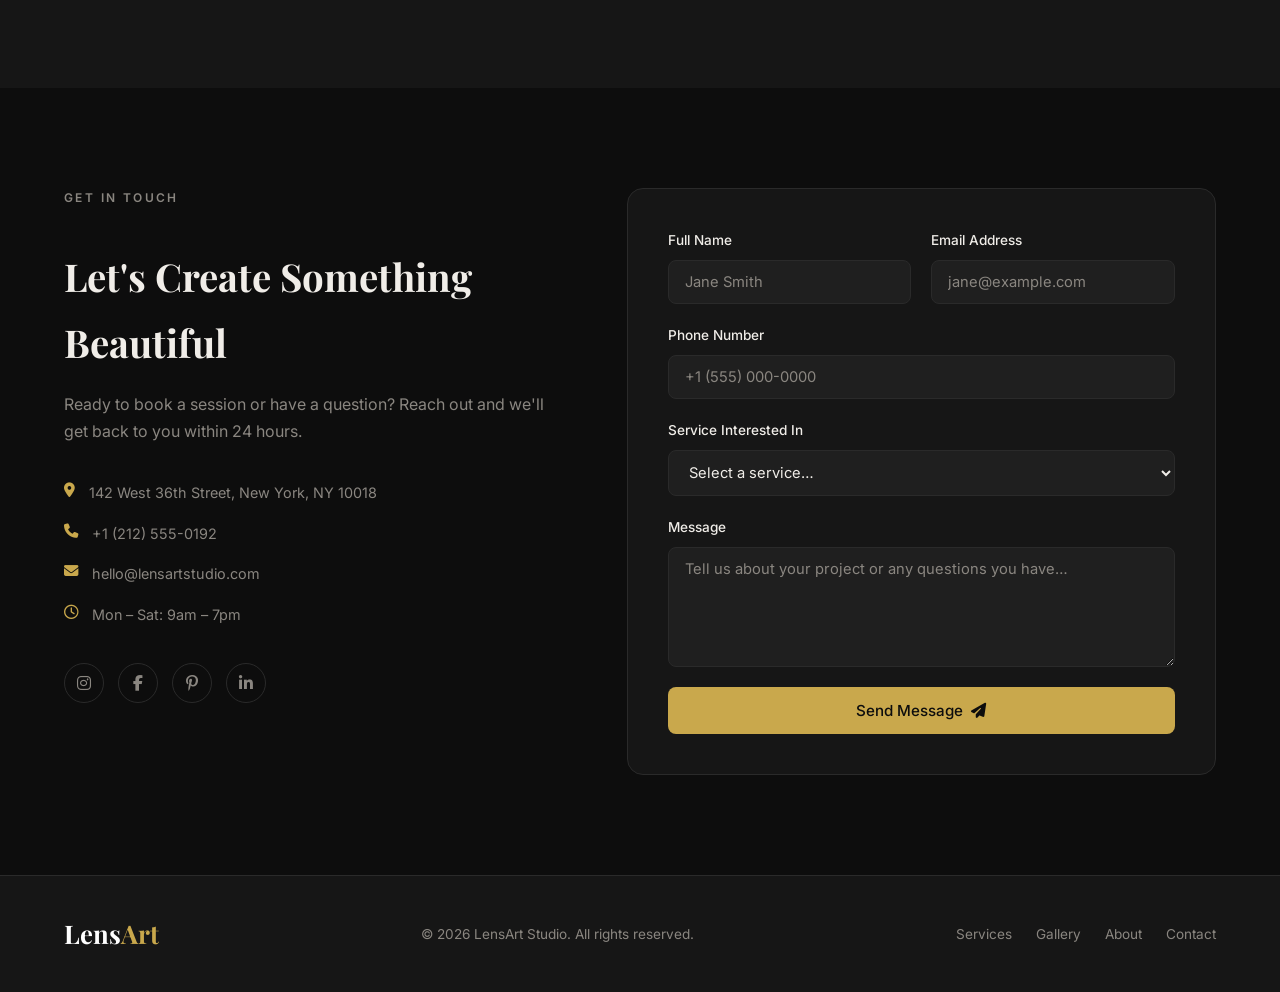
==== commit 917ddaa0: "Add phone number field to contact form" ====
--- a/index.html
+++ b/index.html
@@ -248,7 +248,7 @@
           <a href="#" aria-label="LinkedIn"><i class="fa-brands fa-linkedin-in"></i></a>
         </div>
       </div>
-      <form class="contact-form" id="contactForm" novalidate>
+      <form class="contact-form" id="contactForm" action="https://formspree.io/f/mzezevdp" method="POST" novalidate>
         <div class="form-row">
           <div class="form-group">
             <label for="name">Full Name</label>
@@ -258,6 +258,10 @@
             <label for="email">Email Address</label>
             <input type="email" id="email" name="email" placeholder="jane@example.com" required />
           </div>
+        </div>
+        <div class="form-group">
+          <label for="phone">Phone Number</label>
+          <input type="tel" id="phone" name="phone" placeholder="+1 (555) 000-0000" />
         </div>
         <div class="form-group">
           <label for="service">Service Interested In</label>
